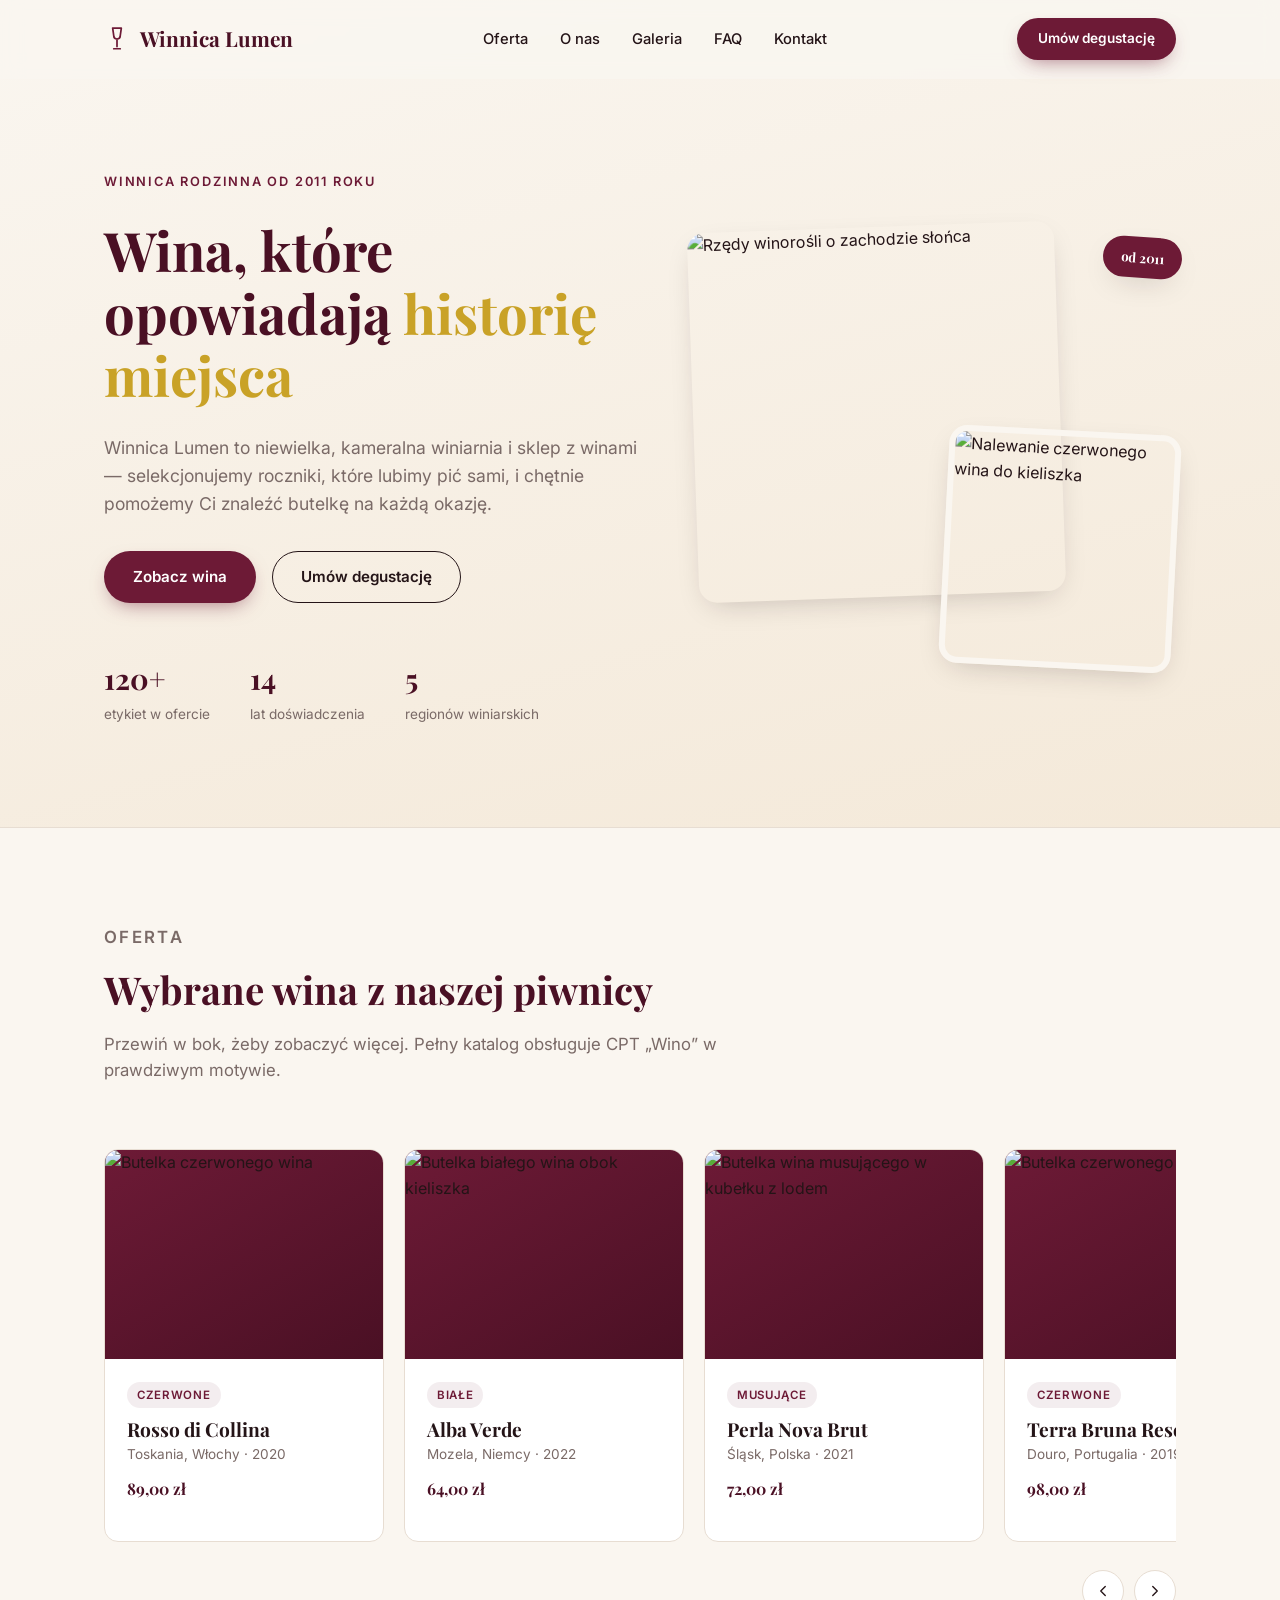
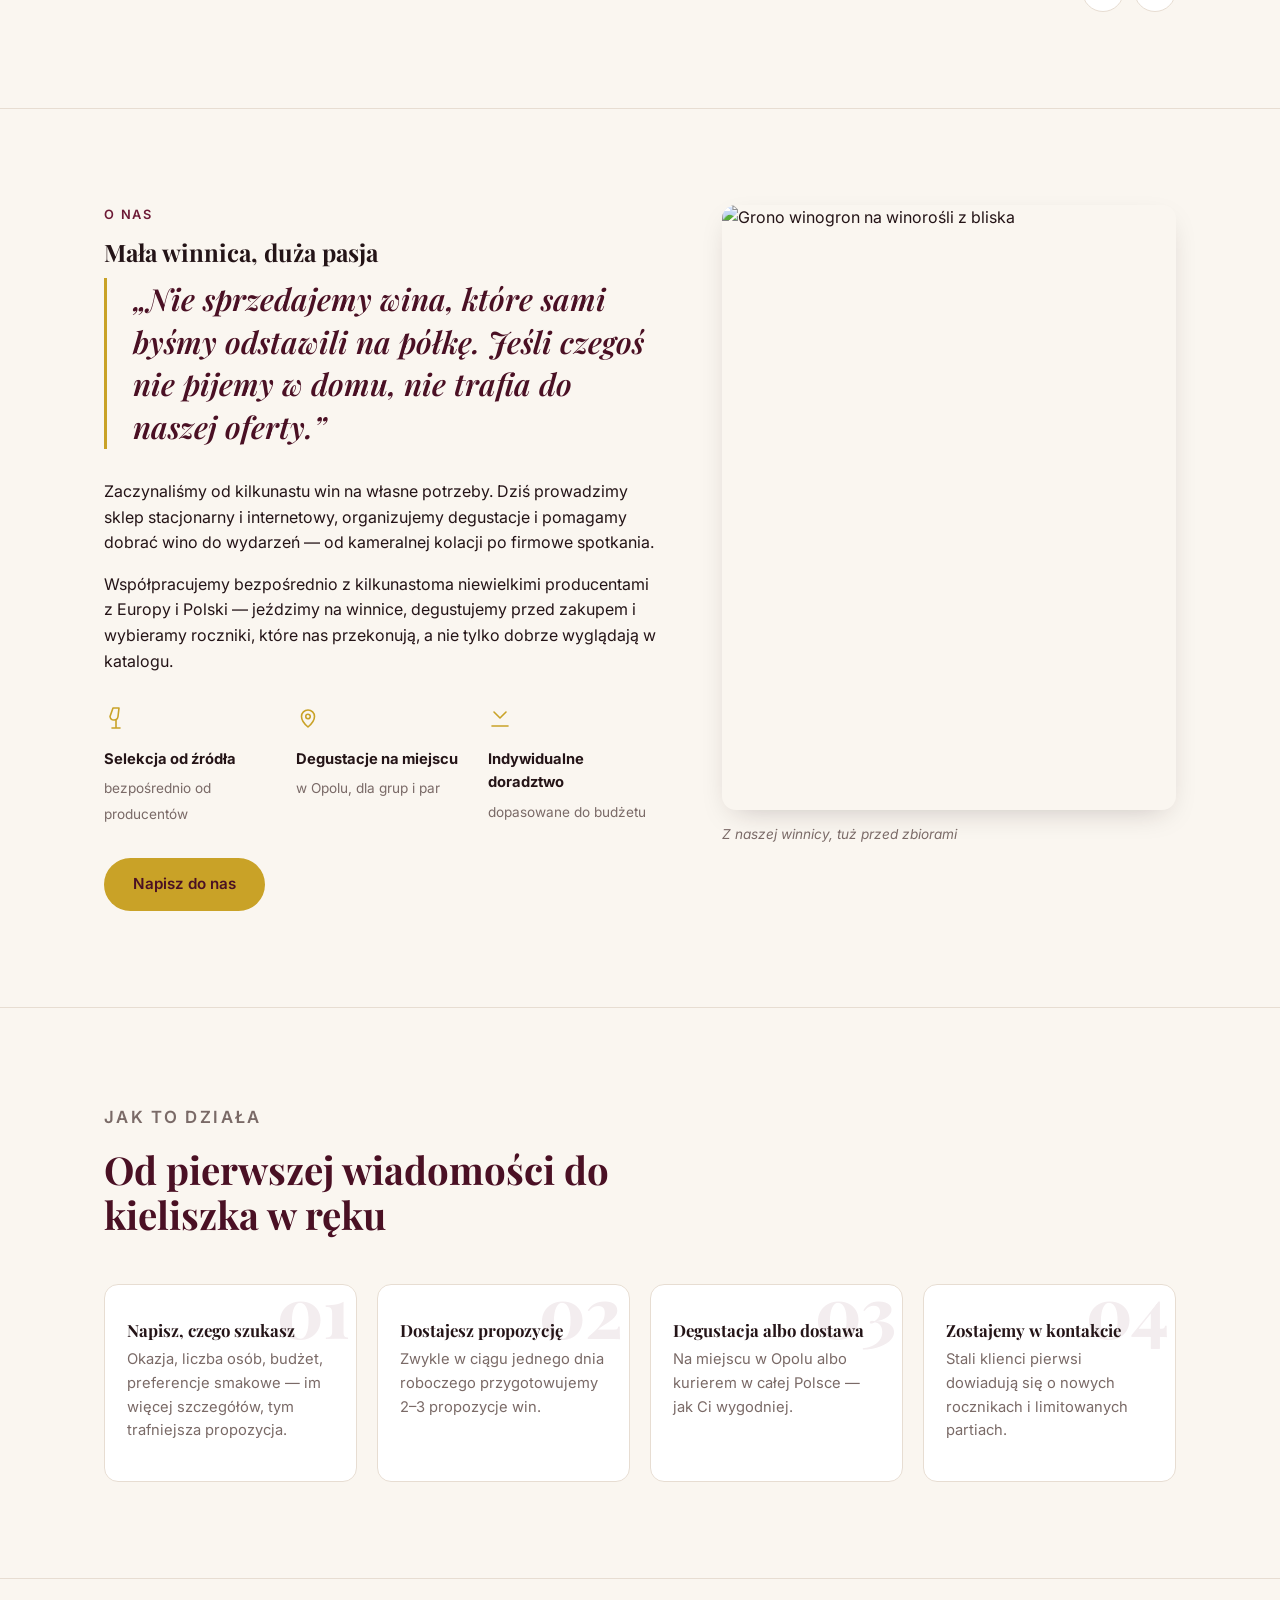
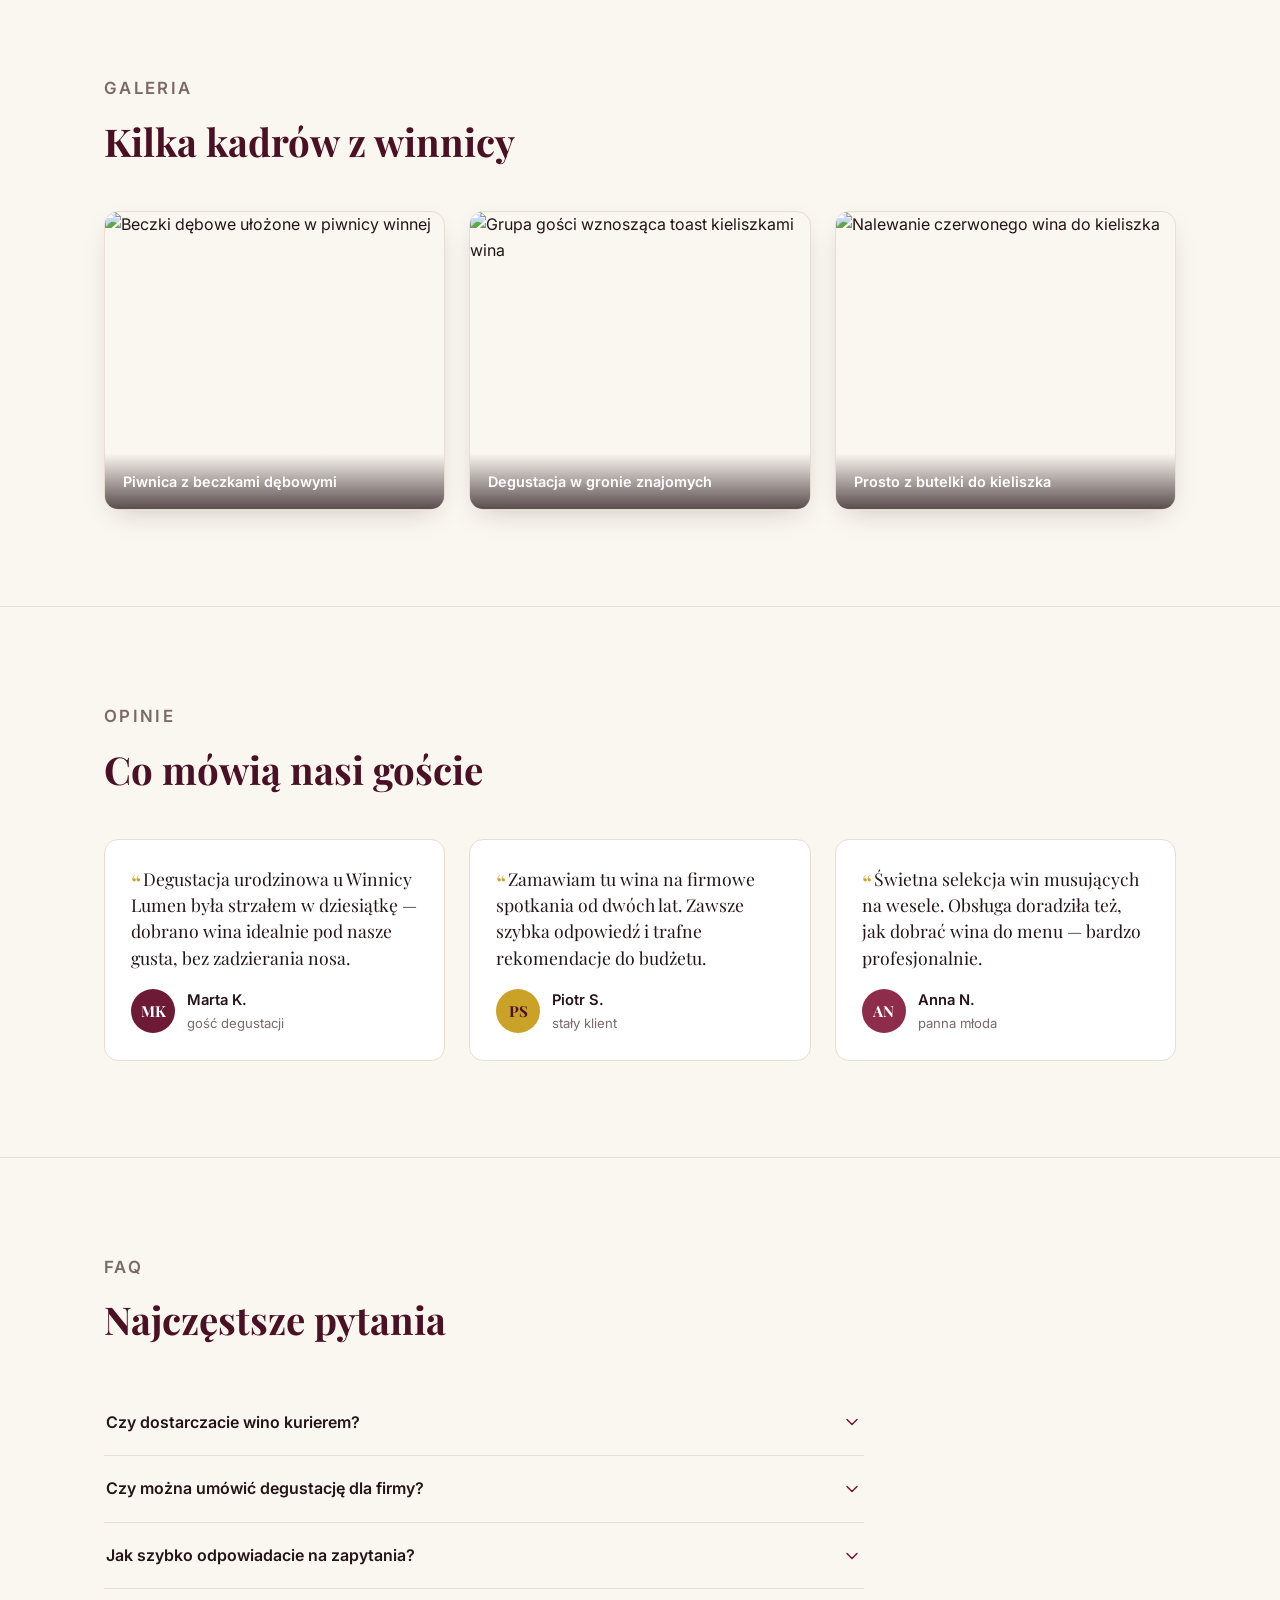
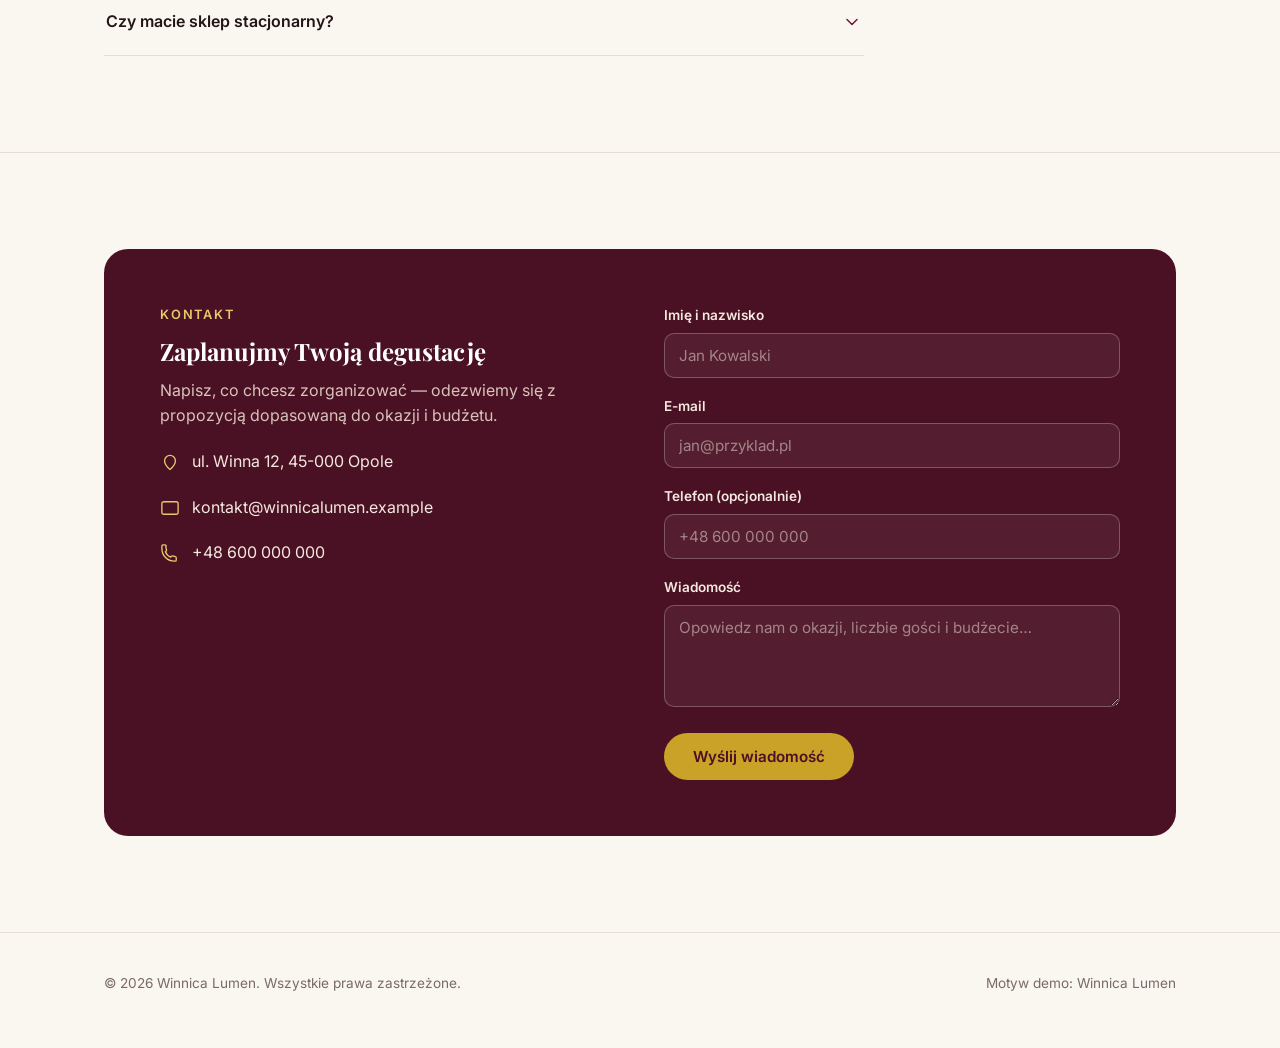
==== index.html @ 5c0c5c8e "Przeniesienie podglądu do katalogu głównego pod GitHub Pages Przeniesienie preview/index.html do kat" ====
<!doctype html>
<html lang="pl">
<head>
<meta charset="utf-8" />
<meta name="viewport" content="width=device-width, initial-scale=1" />
<title>Winnica Lumen — podgląd statyczny</title>
<meta name="description" content="Statyczny podgląd motywu WordPress Winnica Lumen — bez instalacji WordPressa." />
<link rel="stylesheet" href="theme/assets/css/main.css" />
</head>
<body>

<a class="skip-link" href="#main-content">Przejdź do treści</a>

<header class="site-header">
  <div class="container header-inner">
    <a class="brand" href="index.html">
      <svg viewBox="0 0 24 24" fill="none" stroke="currentColor" stroke-width="1.6" aria-hidden="true">
        <path stroke-linecap="round" stroke-linejoin="round" d="M8 2h8l-1 7a3 3 0 0 1-6 0L8 2Z" />
        <path stroke-linecap="round" stroke-linejoin="round" d="M12 13v6M9 21h6" />
      </svg>
      Winnica Lumen
    </a>

    <nav class="main-nav" aria-label="Menu główne">
      <ul>
        <li><a href="#oferta">Oferta</a></li>
        <li><a href="#o-nas">O nas</a></li>
        <li><a href="#galeria">Galeria</a></li>
        <li><a href="#faq">FAQ</a></li>
        <li><a href="#kontakt">Kontakt</a></li>
      </ul>
    </nav>

    <div class="header-actions">
      <a href="#kontakt" class="btn btn-primary btn-sm">Umów degustację</a>
      <button class="nav-toggle" type="button" aria-label="Otwórz menu" aria-expanded="false">
        <svg viewBox="0 0 24 24" fill="none" stroke="currentColor" stroke-width="1.8" aria-hidden="true">
          <path stroke-linecap="round" stroke-linejoin="round" d="M3.75 6.75h16.5M3.75 12h16.5M3.75 17.25h16.5" />
        </svg>
      </button>
    </div>
  </div>
</header>

<main id="main-content">

  <section class="hero">
    <div class="container hero-layout">
      <div class="hero-inner">
        <p class="hero-eyebrow hero-enter hero-enter-1">Winnica rodzinna od 2011 roku</p>
        <h1 class="hero-enter hero-enter-2">Wina, które opowiadają <em>historię miejsca</em></h1>
        <p class="lead hero-enter hero-enter-3">
          Winnica Lumen to niewielka, kameralna winiarnia i sklep z winami — selekcjonujemy roczniki,
          które lubimy pić sami, i chętnie pomożemy Ci znaleźć butelkę na każdą okazję.
        </p>

        <div class="hero-actions hero-enter hero-enter-4">
          <a class="btn btn-primary" href="#oferta">Zobacz wina</a>
          <a class="btn btn-outline" href="#kontakt">Umów degustację</a>
        </div>

        <div class="hero-stats hero-enter hero-enter-5">
          <div><strong data-counter data-target="120" data-suffix="+">0</strong><span>etykiet w ofercie</span></div>
          <div><strong data-counter data-target="14">0</strong><span>lat doświadczenia</span></div>
          <div><strong data-counter data-target="5">0</strong><span>regionów winiarskich</span></div>
        </div>
      </div>

      <div class="hero-collage hero-enter hero-enter-3" aria-hidden="true">
        <span class="hero-collage-badge">od 2011</span>
        <div class="hero-collage-main">
          <img src="https://images.unsplash.com/photo-1763786470689-5ff88c985885?q=80&w=1000&auto=format&fit=crop" alt="Rzędy winorośli o zachodzie słońca" loading="eager" fetchpriority="high" />
        </div>
        <div class="hero-collage-accent">
          <img src="https://images.unsplash.com/photo-1681314762442-b918401a8619?q=80&w=500&auto=format&fit=crop" alt="Nalewanie czerwonego wina do kieliszka" loading="lazy" />
        </div>
      </div>
    </div>
  </section>

  <section id="oferta" class="section">
    <div class="container">
      <div class="section-head reveal" style="display:flex; align-items:flex-end; justify-content:space-between; gap:24px; flex-wrap:wrap;">
        <div>
          <p class="eyebrow">Oferta</p>
          <h2>Wybrane wina z naszej piwnicy</h2>
          <p>Przewiń w bok, żeby zobaczyć więcej. Pełny katalog obsługuje CPT „Wino” w prawdziwym motywie.</p>
        </div>
      </div>

      <div class="wine-carousel reveal-group" data-carousel>
        <article class="wine-card reveal">
          <a class="wine-card-visual" href="#" aria-hidden="true" tabindex="-1">
            <img src="https://images.unsplash.com/photo-1597043851759-3b383a6d1c14?q=80&w=400&auto=format&fit=crop" alt="Butelka czerwonego wina" loading="lazy" />
          </a>
          <div class="wine-card-body">
            <span class="wine-type">Czerwone</span>
            <h3><a href="#">Rosso di Collina</a></h3>
            <p class="wine-meta">Toskania, Włochy · 2020</p>
            <p class="wine-price">89,00 zł</p>
          </div>
        </article>

        <article class="wine-card reveal">
          <a class="wine-card-visual" href="#" aria-hidden="true" tabindex="-1">
            <img src="https://images.unsplash.com/photo-1611571940159-425a28706d6f?q=80&w=400&auto=format&fit=crop" alt="Butelka białego wina obok kieliszka" loading="lazy" />
          </a>
          <div class="wine-card-body">
            <span class="wine-type">Białe</span>
            <h3><a href="#">Alba Verde</a></h3>
            <p class="wine-meta">Mozela, Niemcy · 2022</p>
            <p class="wine-price">64,00 zł</p>
          </div>
        </article>

        <article class="wine-card reveal">
          <a class="wine-card-visual" href="#" aria-hidden="true" tabindex="-1">
            <img src="https://images.unsplash.com/photo-1514242879996-d7b3bb2dd531?q=80&w=400&auto=format&fit=crop" alt="Butelka wina musującego w kubełku z lodem" loading="lazy" />
          </a>
          <div class="wine-card-body">
            <span class="wine-type">Musujące</span>
            <h3><a href="#">Perla Nova Brut</a></h3>
            <p class="wine-meta">Śląsk, Polska · 2021</p>
            <p class="wine-price">72,00 zł</p>
          </div>
        </article>

        <article class="wine-card reveal">
          <a class="wine-card-visual" href="#" aria-hidden="true" tabindex="-1">
            <img src="https://images.unsplash.com/photo-1597043851759-3b383a6d1c14?q=80&w=400&auto=format&fit=crop" alt="Butelka czerwonego wina" loading="lazy" />
          </a>
          <div class="wine-card-body">
            <span class="wine-type">Czerwone</span>
            <h3><a href="#">Terra Bruna Reserva</a></h3>
            <p class="wine-meta">Douro, Portugalia · 2019</p>
            <p class="wine-price">98,00 zł</p>
          </div>
        </article>

        <article class="wine-card reveal">
          <a class="wine-card-visual" href="#" aria-hidden="true" tabindex="-1">
            <img src="https://images.unsplash.com/photo-1611571940159-425a28706d6f?q=80&w=400&auto=format&fit=crop" alt="Butelka białego wina obok kieliszka" loading="lazy" />
          </a>
          <div class="wine-card-body">
            <span class="wine-type">Białe</span>
            <h3><a href="#">Złota Górka</a></h3>
            <p class="wine-meta">Śląsk, Polska · 2023</p>
            <p class="wine-price">58,00 zł</p>
          </div>
        </article>
      </div>

      <div class="carousel-nav">
        <button type="button" data-carousel-prev aria-label="Poprzednie wina">
          <svg viewBox="0 0 24 24" fill="none" stroke="currentColor" stroke-width="1.8" aria-hidden="true"><path stroke-linecap="round" stroke-linejoin="round" d="m15 18-6-6 6-6" /></svg>
        </button>
        <button type="button" data-carousel-next aria-label="Następne wina">
          <svg viewBox="0 0 24 24" fill="none" stroke="currentColor" stroke-width="1.8" aria-hidden="true"><path stroke-linecap="round" stroke-linejoin="round" d="m9 18 6-6-6-6" /></svg>
        </button>
      </div>
    </div>
  </section>

  <section id="o-nas" class="section">
    <div class="container about-layout">
      <div class="reveal">
        <p class="eyebrow">O nas</p>
        <h2>Mała winnica, duża pasja</h2>

        <p class="about-quote">
          „Nie sprzedajemy wina, które sami byśmy odstawili na półkę. Jeśli czegoś nie pijemy w domu,
          nie trafia do naszej oferty.”
        </p>

        <p>
          Zaczynaliśmy od kilkunastu win na własne potrzeby. Dziś prowadzimy sklep stacjonarny
          i internetowy, organizujemy degustacje i pomagamy dobrać wino do wydarzeń — od kameralnej
          kolacji po firmowe spotkania.
        </p>
        <p>
          Współpracujemy bezpośrednio z kilkunastoma niewielkimi producentami z Europy i Polski —
          jeździmy na winnice, degustujemy przed zakupem i wybieramy roczniki, które nas przekonują,
          a nie tylko dobrze wyglądają w katalogu.
        </p>

        <div class="about-features-row">
          <div class="about-feature-item">
            <svg viewBox="0 0 24 24" fill="none" stroke="currentColor" stroke-width="1.6" aria-hidden="true"><path stroke-linecap="round" stroke-linejoin="round" d="M9 2h6l-1 8.5a4 4 0 0 1-4 3.5 4 4 0 0 1-4-3.5L9 2Z" /><path stroke-linecap="round" stroke-linejoin="round" d="M12 14v8M8 22h8" /></svg>
            <strong>Selekcja od źródła</strong>
            <span>bezpośrednio od producentów</span>
          </div>
          <div class="about-feature-item">
            <svg viewBox="0 0 24 24" fill="none" stroke="currentColor" stroke-width="1.6" aria-hidden="true"><path stroke-linecap="round" stroke-linejoin="round" d="M12 21s-6.5-5.44-6.5-10.5a6.5 6.5 0 1 1 13 0C18.5 15.56 12 21 12 21Z" /><path stroke-linecap="round" stroke-linejoin="round" d="M12 12.75a2.25 2.25 0 1 0 0-4.5 2.25 2.25 0 0 0 0 4.5Z" /></svg>
            <strong>Degustacje na miejscu</strong>
            <span>w Opolu, dla grup i par</span>
          </div>
          <div class="about-feature-item">
            <svg viewBox="0 0 24 24" fill="none" stroke="currentColor" stroke-width="1.6" aria-hidden="true"><path stroke-linecap="round" stroke-linejoin="round" d="m6 6 6 6 6-6" /><path stroke-linecap="round" stroke-linejoin="round" d="M4 20h16" /></svg>
            <strong>Indywidualne doradztwo</strong>
            <span>dopasowane do budżetu</span>
          </div>
        </div>

        <a class="btn btn-gold" href="#kontakt" style="margin-top:32px;">Napisz do nas</a>
      </div>

      <div class="reveal about-photo-frame">
        <div class="about-photo">
          <img src="https://images.unsplash.com/photo-1722352451045-daaf5ee7a2e3?q=80&w=900&auto=format&fit=crop" alt="Grono winogron na winorośli z bliska" loading="lazy" />
        </div>
        <p class="about-photo-caption">Z naszej winnicy, tuż przed zbiorami</p>
      </div>
    </div>
  </section>

  <section id="proces" class="section">
    <div class="container">
      <div class="section-head reveal">
        <p class="eyebrow">Jak to działa</p>
        <h2>Od pierwszej wiadomości do kieliszka w ręku</h2>
      </div>

      <div class="process-strip reveal-group">
        <div class="process-card reveal">
          <span class="process-ghost-num">01</span>
          <h3>Napisz, czego szukasz</h3>
          <p>Okazja, liczba osób, budżet, preferencje smakowe — im więcej szczegółów, tym trafniejsza propozycja.</p>
        </div>
        <div class="process-card reveal">
          <span class="process-ghost-num">02</span>
          <h3>Dostajesz propozycję</h3>
          <p>Zwykle w ciągu jednego dnia roboczego przygotowujemy 2–3 propozycje win.</p>
        </div>
        <div class="process-card reveal">
          <span class="process-ghost-num">03</span>
          <h3>Degustacja albo dostawa</h3>
          <p>Na miejscu w Opolu albo kurierem w całej Polsce — jak Ci wygodniej.</p>
        </div>
        <div class="process-card reveal">
          <span class="process-ghost-num">04</span>
          <h3>Zostajemy w kontakcie</h3>
          <p>Stali klienci pierwsi dowiadują się o nowych rocznikach i limitowanych partiach.</p>
        </div>
      </div>
    </div>
  </section>

  <section id="galeria" class="section">
    <div class="container">
      <div class="section-head reveal">
        <p class="eyebrow">Galeria</p>
        <h2>Kilka kadrów z winnicy</h2>
      </div>

      <div class="gallery-grid reveal-group">
        <div class="gallery-frame reveal">
          <img src="https://images.unsplash.com/photo-1674483142916-70e706d50bbb?q=80&w=900&auto=format&fit=crop" alt="Beczki dębowe ułożone w piwnicy winnej" loading="lazy" />
          <span class="gallery-caption">Piwnica z beczkami dębowymi</span>
        </div>
        <div class="gallery-frame reveal">
          <img src="https://images.unsplash.com/photo-1647905555465-0f9004fbdaed?q=80&w=900&auto=format&fit=crop" alt="Grupa gości wznosząca toast kieliszkami wina" loading="lazy" />
          <span class="gallery-caption">Degustacja w gronie znajomych</span>
        </div>
        <div class="gallery-frame reveal">
          <img src="https://images.unsplash.com/photo-1681314762442-b918401a8619?q=80&w=900&auto=format&fit=crop" alt="Nalewanie czerwonego wina do kieliszka" loading="lazy" />
          <span class="gallery-caption">Prosto z butelki do kieliszka</span>
        </div>
      </div>
    </div>
  </section>

  <section id="opinie" class="section">
    <div class="container">
      <div class="section-head reveal">
        <p class="eyebrow">Opinie</p>
        <h2>Co mówią nasi goście</h2>
      </div>

      <div class="testimonial-grid reveal-group">
        <div class="testimonial-card reveal">
          <p class="testimonial-quote">Degustacja urodzinowa u Winnicy Lumen była strzałem w dziesiątkę — dobrano wina idealnie pod nasze gusta, bez zadzierania nosa.</p>
          <div class="testimonial-author">
            <span class="avatar-initials" style="background: var(--color-wine);">MK</span>
            <div><div class="testimonial-author-name">Marta K.</div><div class="testimonial-author-role">gość degustacji</div></div>
          </div>
        </div>
        <div class="testimonial-card reveal">
          <p class="testimonial-quote">Zamawiam tu wina na firmowe spotkania od dwóch lat. Zawsze szybka odpowiedź i trafne rekomendacje do budżetu.</p>
          <div class="testimonial-author">
            <span class="avatar-initials" style="background: var(--color-gold); color: var(--color-wine-dark);">PS</span>
            <div><div class="testimonial-author-name">Piotr S.</div><div class="testimonial-author-role">stały klient</div></div>
          </div>
        </div>
        <div class="testimonial-card reveal">
          <p class="testimonial-quote">Świetna selekcja win musujących na wesele. Obsługa doradziła też, jak dobrać wina do menu — bardzo profesjonalnie.</p>
          <div class="testimonial-author">
            <span class="avatar-initials" style="background: var(--color-wine-light);">AN</span>
            <div><div class="testimonial-author-name">Anna N.</div><div class="testimonial-author-role">panna młoda</div></div>
          </div>
        </div>
      </div>
    </div>
  </section>

  <section id="faq" class="section">
    <div class="container">
      <div class="section-head reveal">
        <p class="eyebrow">FAQ</p>
        <h2>Najczęstsze pytania</h2>
      </div>

      <div class="faq-list reveal-group">
        <details class="faq-item reveal">
          <summary>Czy dostarczacie wino kurierem?
            <svg class="faq-chevron" viewBox="0 0 24 24" fill="none" stroke="currentColor" stroke-width="1.8" aria-hidden="true"><path stroke-linecap="round" stroke-linejoin="round" d="m6 9 6 6 6-6" /></svg>
          </summary>
          <div class="faq-answer"><p>Tak, wysyłamy w całej Polsce kurierem, z odpowiednim zabezpieczeniem na transport. Przy większych zamówieniach możliwy jest też odbiór osobisty w Opolu.</p></div>
        </details>
        <details class="faq-item reveal">
          <summary>Czy można umówić degustację dla firmy?
            <svg class="faq-chevron" viewBox="0 0 24 24" fill="none" stroke="currentColor" stroke-width="1.8" aria-hidden="true"><path stroke-linecap="round" stroke-linejoin="round" d="m6 9 6 6 6-6" /></svg>
          </summary>
          <div class="faq-answer"><p>Jak najbardziej — degustacje firmowe organizujemy zarówno u nas, jak i wyjazdowo, dla grup do około 20 osób.</p></div>
        </details>
        <details class="faq-item reveal">
          <summary>Jak szybko odpowiadacie na zapytania?
            <svg class="faq-chevron" viewBox="0 0 24 24" fill="none" stroke="currentColor" stroke-width="1.8" aria-hidden="true"><path stroke-linecap="round" stroke-linejoin="round" d="m6 9 6 6 6-6" /></svg>
          </summary>
          <div class="faq-answer"><p>Zwykle w ciągu jednego dnia roboczego, a w pilnych sprawach staramy się odpisać jeszcze tego samego dnia.</p></div>
        </details>
        <details class="faq-item reveal">
          <summary>Czy macie sklep stacjonarny?
            <svg class="faq-chevron" viewBox="0 0 24 24" fill="none" stroke="currentColor" stroke-width="1.8" aria-hidden="true"><path stroke-linecap="round" stroke-linejoin="round" d="m6 9 6 6 6-6" /></svg>
          </summary>
          <div class="faq-answer"><p>Tak, zapraszamy do Opola pod adres podany w sekcji kontakt — najlepiej po wcześniejszym umówieniu wizyty.</p></div>
        </details>
      </div>
    </div>
  </section>

  <section id="kontakt" class="section">
    <div class="container">
      <div class="contact-panel reveal">
        <div>
          <p class="eyebrow" style="color: var(--color-gold-light);">Kontakt</p>
          <h2>Zaplanujmy Twoją degustację</h2>
          <p>Napisz, co chcesz zorganizować — odezwiemy się z propozycją dopasowaną do okazji i budżetu.</p>

          <div class="contact-info-item">
            <svg viewBox="0 0 24 24" fill="none" stroke="currentColor" stroke-width="1.6" aria-hidden="true"><path stroke-linecap="round" stroke-linejoin="round" d="M12 21s-6.5-5.44-6.5-10.5a6.5 6.5 0 1 1 13 0C18.5 15.56 12 21 12 21Z" /></svg>
            <span>ul. Winna 12, 45-000 Opole</span>
          </div>
          <div class="contact-info-item">
            <svg viewBox="0 0 24 24" fill="none" stroke="currentColor" stroke-width="1.6" aria-hidden="true"><path stroke-linecap="round" stroke-linejoin="round" d="M2.25 6.75A2.25 2.25 0 0 1 4.5 4.5h15a2.25 2.25 0 0 1 2.25 2.25v10.5A2.25 2.25 0 0 1 19.5 19.5h-15a2.25 2.25 0 0 1-2.25-2.25V6.75Z" /></svg>
            <span>kontakt@winnicalumen.example</span>
          </div>
          <div class="contact-info-item">
            <svg viewBox="0 0 24 24" fill="none" stroke="currentColor" stroke-width="1.6" aria-hidden="true"><path stroke-linecap="round" stroke-linejoin="round" d="M2.25 6.75c0 8.284 6.716 15 15 15h.75a1.5 1.5 0 0 0 1.5-1.5v-2.373a1.5 1.5 0 0 0-1.06-1.435l-3.114-.935a1.5 1.5 0 0 0-1.514.39l-.943.944a10.5 10.5 0 0 1-6.364-6.364l.944-.943a1.5 1.5 0 0 0 .39-1.514l-.935-3.114A1.5 1.5 0 0 0 6.123 2.25H3.75a1.5 1.5 0 0 0-1.5 1.5v.75Z" /></svg>
            <span>+48 600 000 000</span>
          </div>
        </div>

        <div>
          <p class="form-notice is-success" data-demo-success hidden>
            Dziękujemy! (To jest statyczny podgląd — w prawdziwym motywie WordPress wiadomość
            zostałaby wysłana przez wp_mail(), patrz theme/inc/contact-form.php.)
          </p>

          <form data-contact-form novalidate>
            <div class="form-honeypot" aria-hidden="true">
              <label for="website_url">Zostaw to pole puste</label>
              <input type="text" id="website_url" name="website_url" tabindex="-1" autocomplete="off" />
            </div>

            <div class="form-field">
              <label for="contact-name">Imię i nazwisko</label>
              <input type="text" id="contact-name" name="name" placeholder="Jan Kowalski" data-error-message="Podaj imię i nazwisko (min. 2 znaki)." required />
            </div>

            <div class="form-field">
              <label for="contact-email">E-mail</label>
              <input type="email" id="contact-email" name="email" placeholder="jan@przyklad.pl" data-error-message="Podaj poprawny adres e-mail." required />
            </div>

            <div class="form-field">
              <label for="contact-phone">Telefon (opcjonalnie)</label>
              <input type="tel" id="contact-phone" name="phone" placeholder="+48 600 000 000" />
            </div>

            <div class="form-field">
              <label for="contact-message">Wiadomość</label>
              <textarea id="contact-message" name="message" rows="4" placeholder="Opowiedz nam o okazji, liczbie gości i budżecie…" data-error-message="Wiadomość jest zbyt krótka (min. 10 znaków)." required></textarea>
            </div>

            <button type="submit" class="btn btn-gold">Wyślij wiadomość</button>
          </form>
        </div>
      </div>
    </div>
  </section>

</main>

<footer class="site-footer">
  <div class="container footer-inner">
    <p>&copy; 2026 Winnica Lumen. Wszystkie prawa zastrzeżone.</p>
    <p>Motyw demo: Winnica Lumen</p>
  </div>
</footer>

<script src="theme/assets/js/main.js"></script>
<script>
  // Tylko na potrzeby statycznego podglądu (bez backendu PHP):
  // po przejściu walidacji z main.js pokazujemy komunikat sukcesu
  // zamiast realnie wysyłać formularz.
  (function () {
    var form = document.querySelector('[data-contact-form]');
    var successBox = document.querySelector('[data-demo-success]');
    if (!form || !successBox) return;

    form.addEventListener('submit', function (event) {
      if (event.defaultPrevented) return; // main.js already blocked it (invalid fields)
      event.preventDefault();
      form.hidden = true;
      successBox.hidden = false;
    });
  })();
</script>
</body>
</html>
---- theme/assets/css/main.css ----
/* =========================================================
   Winnica Lumen — main stylesheet
   Plain CSS3, no preprocessor/build step required.
   ========================================================= */

@import url("https://fonts.googleapis.com/css2?family=Playfair+Display:wght@600;700;800&family=Inter:wght@400;500;600&display=swap");

:root {
  --color-wine: #6d1a36;
  --color-wine-dark: #4a1024;
  --color-wine-light: #8e2c4c;
  --color-gold: #c9a227;
  --color-gold-light: #e6c96a;
  --color-cream: #faf6f0;
  --color-ink: #241417;
  --color-muted: #7a6a67;
  --color-border: #e7ddd2;

  --font-display: "Playfair Display", Georgia, "Times New Roman", serif;
  --font-body: "Inter", system-ui, -apple-system, "Segoe UI", sans-serif;

  --container: 1120px;
  --radius: 14px;
  --shadow-soft: 0 10px 30px -12px rgba(36, 20, 23, 0.25);
  --ease: cubic-bezier(0.22, 1, 0.36, 1);
}

/* ---------- Reset ---------- */
*,
*::before,
*::after {
  box-sizing: border-box;
}

html {
  scroll-behavior: smooth;
}

body {
  margin: 0;
  font-family: var(--font-body);
  color: var(--color-ink);
  background: var(--color-cream);
  line-height: 1.6;
}

img {
  max-width: 100%;
  display: block;
}

a {
  color: inherit;
  text-decoration: none;
}

h1,
h2,
h3,
h4 {
  font-family: var(--font-display);
  line-height: 1.15;
  margin: 0 0 0.5em;
}

p {
  margin: 0 0 1em;
}

ul {
  margin: 0;
  padding: 0;
  list-style: none;
}

button {
  font-family: inherit;
  cursor: pointer;
}

.container {
  width: 100%;
  max-width: var(--container);
  margin-inline: auto;
  padding-inline: 24px;
}

.skip-link {
  position: absolute;
  left: -9999px;
  top: 0;
  background: var(--color-wine);
  color: #fff;
  padding: 12px 20px;
  z-index: 1000;
  border-radius: 0 0 8px 0;
}

.skip-link:focus {
  left: 0;
}

/* ---------- Buttons ---------- */
.btn {
  display: inline-flex;
  align-items: center;
  gap: 8px;
  padding: 13px 28px;
  border-radius: 999px;
  font-weight: 600;
  font-size: 0.95rem;
  border: 1px solid transparent;
  transition: transform 0.25s var(--ease), box-shadow 0.25s var(--ease), background-color 0.25s var(--ease);
}

.btn:hover {
  transform: translateY(-2px);
}

.btn-primary {
  background: var(--color-wine);
  color: #fff;
  box-shadow: 0 8px 20px -8px rgba(109, 26, 54, 0.6);
}

.btn-primary:hover {
  background: var(--color-wine-light);
}

.btn-outline {
  background: transparent;
  border-color: var(--color-ink);
  color: var(--color-ink);
}

.btn-outline:hover {
  border-color: var(--color-wine);
  color: var(--color-wine);
}

.btn-gold {
  background: var(--color-gold);
  color: var(--color-wine-dark);
}

.btn-gold:hover {
  background: var(--color-gold-light);
}

.btn-sm {
  padding: 9px 20px;
  font-size: 0.85rem;
}

@media (max-width: 640px) {
  .header-actions .btn-sm {
    display: none;
  }
}

/* ---------- Header ---------- */
.site-header {
  position: fixed;
  inset-inline: 0;
  top: 0;
  z-index: 100;
  background: rgba(250, 246, 240, 0.85);
  backdrop-filter: blur(10px);
  border-bottom: 1px solid transparent;
  transition: box-shadow 0.3s var(--ease), border-color 0.3s var(--ease), padding 0.3s var(--ease);
  padding-block: 18px;
}

.site-header.is-scrolled {
  box-shadow: 0 6px 24px -14px rgba(36, 20, 23, 0.35);
  border-color: var(--color-border);
  padding-block: 10px;
}

.header-inner {
  display: flex;
  align-items: center;
  justify-content: space-between;
  gap: 24px;
}

.brand {
  display: flex;
  align-items: center;
  gap: 10px;
  font-family: var(--font-display);
  font-weight: 700;
  font-size: 1.3rem;
  color: var(--color-wine-dark);
}

.brand svg {
  width: 26px;
  height: 26px;
  color: var(--color-wine);
}

.main-nav ul {
  display: flex;
  gap: 32px;
}

.main-nav a {
  position: relative;
  font-size: 0.92rem;
  font-weight: 500;
  color: var(--color-ink);
  padding-bottom: 4px;
}

.main-nav a::after {
  content: "";
  position: absolute;
  left: 0;
  bottom: 0;
  height: 2px;
  width: 100%;
  background: var(--color-gold);
  transform: scaleX(0);
  transform-origin: left;
  transition: transform 0.3s var(--ease);
}

.main-nav a:hover::after,
.main-nav a.is-active::after {
  transform: scaleX(1);
}

.header-actions {
  display: flex;
  align-items: center;
  gap: 14px;
}

.nav-toggle {
  display: none;
  background: none;
  border: none;
  padding: 6px;
}

.nav-toggle svg {
  width: 26px;
  height: 26px;
  color: var(--color-ink);
}

@media (max-width: 860px) {
  .main-nav {
    position: absolute;
    top: 100%;
    left: 0;
    right: 0;
    background: var(--color-cream);
    border-bottom: 1px solid var(--color-border);
    max-height: 0;
    overflow: hidden;
    transition: max-height 0.35s var(--ease);
  }

  .main-nav.is-open {
    max-height: 320px;
  }

  .main-nav ul {
    flex-direction: column;
    gap: 0;
    padding: 8px 24px 20px;
  }

  .main-nav a {
    display: block;
    padding: 12px 0;
  }

  .nav-toggle {
    display: inline-flex;
  }
}

/* ---------- Hero (split layout: text + floating photo collage) ---------- */
.hero {
  position: relative;
  overflow: hidden;
  padding: 168px 0 100px;
  background: linear-gradient(165deg, var(--color-cream) 0%, #f4e9d9 100%);
}

.hero-layout {
  display: grid;
  grid-template-columns: 1.05fr 0.95fr;
  gap: 56px;
  align-items: center;
}

@media (max-width: 960px) {
  .hero-layout {
    grid-template-columns: 1fr;
  }
}

.hero-inner {
  position: relative;
  max-width: 560px;
}

.hero-eyebrow {
  display: inline-flex;
  align-items: center;
  gap: 8px;
  font-size: 0.8rem;
  font-weight: 600;
  letter-spacing: 0.14em;
  text-transform: uppercase;
  color: var(--color-wine);
}

.hero h1 {
  font-size: clamp(2.2rem, 4.4vw, 3.4rem);
  color: var(--color-wine-dark);
  margin-top: 14px;
}

.hero h1 em {
  font-style: normal;
  color: var(--color-gold);
}

.hero p.lead {
  font-size: 1.1rem;
  color: var(--color-muted);
  max-width: 50ch;
}

.hero-actions {
  display: flex;
  flex-wrap: wrap;
  gap: 16px;
  margin-top: 32px;
}

.hero-stats {
  display: flex;
  gap: 40px;
  margin-top: 52px;
  font-variant-numeric: tabular-nums;
}

.hero-stats strong {
  display: block;
  font-family: var(--font-display);
  font-size: 1.8rem;
  color: var(--color-wine-dark);
}

.hero-stats span {
  font-size: 0.85rem;
  color: var(--color-muted);
}

/* Floating photo collage */
.hero-collage {
  position: relative;
  height: 440px;
}

@media (max-width: 960px) {
  .hero-collage {
    height: 320px;
    margin-top: 8px;
  }
}

.hero-collage-main,
.hero-collage-accent {
  position: absolute;
  border-radius: 18px;
  overflow: hidden;
  box-shadow: var(--shadow-soft);
}

.hero-collage-main {
  top: 0;
  left: 0;
  width: 76%;
  height: 84%;
  transform: rotate(-2deg);
  animation: float-a 7s ease-in-out infinite;
}

.hero-collage-main img,
.hero-collage-accent img {
  width: 100%;
  height: 100%;
  object-fit: cover;
}

.hero-collage-accent {
  bottom: 0;
  right: 0;
  width: 48%;
  height: 54%;
  border: 6px solid var(--color-cream);
  transform: rotate(3deg);
  animation: float-b 8s ease-in-out infinite;
}

.hero-collage-badge {
  position: absolute;
  top: 10px;
  right: -6px;
  background: var(--color-wine);
  color: #fff;
  padding: 10px 18px;
  border-radius: 999px;
  font-family: var(--font-display);
  font-weight: 700;
  font-size: 0.82rem;
  box-shadow: var(--shadow-soft);
  transform: rotate(4deg);
  z-index: 2;
}

@keyframes float-a {
  0%,
  100% {
    transform: rotate(-2deg) translateY(0);
  }
  50% {
    transform: rotate(-2deg) translateY(-10px);
  }
}

@keyframes float-b {
  0%,
  100% {
    transform: rotate(3deg) translateY(0);
  }
  50% {
    transform: rotate(3deg) translateY(8px);
  }
}

/* Staggered entrance for hero content (always in the initial viewport,
   so it runs on load rather than waiting for scroll). */
@keyframes fade-up-in {
  from {
    opacity: 0;
    transform: translateY(22px);
  }
  to {
    opacity: 1;
    transform: translateY(0);
  }
}

.hero-enter {
  opacity: 0;
  animation: fade-up-in 0.8s var(--ease) forwards;
}

.hero-enter-1 {
  animation-delay: 0.1s;
}
.hero-enter-2 {
  animation-delay: 0.22s;
}
.hero-enter-3 {
  animation-delay: 0.36s;
}
.hero-enter-4 {
  animation-delay: 0.5s;
}
.hero-enter-5 {
  animation-delay: 0.64s;
}

/* ---------- Reveal on scroll ---------- */
.reveal {
  opacity: 0;
  transform: translateY(24px);
  transition: opacity 0.7s var(--ease), transform 0.7s var(--ease);
}

.reveal.is-visible {
  opacity: 1;
  transform: translateY(0);
}

.reveal-group .reveal:nth-child(2) {
  transition-delay: 0.08s;
}
.reveal-group .reveal:nth-child(3) {
  transition-delay: 0.16s;
}
.reveal-group .reveal:nth-child(4) {
  transition-delay: 0.24s;
}

/* ---------- Section basics ---------- */
.section {
  padding: 96px 0;
  border-top: 1px solid var(--color-border);
}

.section-head {
  max-width: 640px;
  margin-bottom: 48px;
}

.eyebrow {
  font-size: 0.8rem;
  font-weight: 600;
  letter-spacing: 0.14em;
  text-transform: uppercase;
  color: var(--color-wine);
}

.section-head h2 {
  font-size: clamp(1.8rem, 3vw, 2.4rem);
  color: var(--color-wine-dark);
}

.section-head p {
  color: var(--color-muted);
  font-size: 1.05rem;
}

/* ---------- Wine grid / cards ---------- */
.wine-grid {
  display: grid;
  grid-template-columns: repeat(auto-fit, minmax(260px, 1fr));
  gap: 28px;
}

.wine-card {
  background: #fff;
  border: 1px solid var(--color-border);
  border-radius: var(--radius);
  overflow: hidden;
  transition: transform 0.35s var(--ease), box-shadow 0.35s var(--ease);
}

.wine-card:hover {
  transform: translateY(-6px);
  box-shadow: var(--shadow-soft);
}

.wine-card-visual {
  position: relative;
  aspect-ratio: 4 / 3;
  background: linear-gradient(150deg, var(--color-wine) 0%, var(--color-wine-dark) 100%);
  display: flex;
  align-items: center;
  justify-content: center;
  overflow: hidden;
}

.wine-card-visual img {
  width: 100%;
  height: 100%;
  object-fit: cover;
  transition: transform 0.5s var(--ease);
}

.wine-card:hover .wine-card-visual img {
  transform: scale(1.08);
}

.wine-card-body {
  padding: 22px 22px 24px;
}

.wine-type {
  display: inline-block;
  font-size: 0.72rem;
  font-weight: 600;
  letter-spacing: 0.06em;
  text-transform: uppercase;
  color: var(--color-wine);
  background: rgba(109, 26, 54, 0.08);
  padding: 4px 10px;
  border-radius: 999px;
  margin-bottom: 10px;
}

.wine-card h3 {
  font-size: 1.2rem;
  margin-bottom: 4px;
}

.wine-meta {
  font-size: 0.85rem;
  color: var(--color-muted);
  margin-bottom: 10px;
}

.wine-price {
  font-family: var(--font-display);
  font-weight: 700;
  color: var(--color-wine-dark);
}

/* ---------- Wine carousel (horizontal scroll-snap) ---------- */
.wine-carousel {
  display: flex;
  gap: 20px;
  overflow-x: auto;
  scroll-snap-type: x mandatory;
  padding-bottom: 6px;
  scrollbar-width: none;
  -ms-overflow-style: none;
}

.wine-carousel::-webkit-scrollbar {
  display: none;
}

.wine-carousel .wine-card {
  flex: 0 0 auto;
  width: 280px;
  scroll-snap-align: start;
}

.carousel-nav {
  display: flex;
  gap: 10px;
  margin-top: 22px;
  justify-content: flex-end;
}

.carousel-nav button {
  width: 42px;
  height: 42px;
  border-radius: 50%;
  border: 1px solid var(--color-border);
  background: #fff;
  display: flex;
  align-items: center;
  justify-content: center;
  color: var(--color-ink);
  transition: border-color 0.2s var(--ease), color 0.2s var(--ease), transform 0.2s var(--ease);
}

.carousel-nav button:hover {
  border-color: var(--color-wine);
  color: var(--color-wine);
  transform: translateY(-2px);
}

.carousel-nav svg {
  width: 18px;
  height: 18px;
}

/* ---------- About (asymmetric pull-quote layout) ---------- */
.split {
  display: grid;
  grid-template-columns: 1fr 1fr;
  gap: 56px;
  align-items: center;
}

@media (max-width: 860px) {
  .split {
    grid-template-columns: 1fr;
  }
}

.about-layout {
  display: grid;
  grid-template-columns: 1.1fr 0.9fr;
  gap: 64px;
  align-items: start;
}

@media (max-width: 960px) {
  .about-layout {
    grid-template-columns: 1fr;
  }
}

.about-quote {
  font-family: var(--font-display);
  font-style: italic;
  font-weight: 600;
  font-size: clamp(1.35rem, 2.4vw, 1.9rem);
  line-height: 1.4;
  color: var(--color-wine-dark);
  padding-left: 26px;
  border-left: 3px solid var(--color-gold);
}

.about-features-row {
  display: grid;
  grid-template-columns: repeat(3, 1fr);
  gap: 22px;
  margin-top: 32px;
}

@media (max-width: 640px) {
  .about-features-row {
    grid-template-columns: 1fr;
  }
}

.about-feature-item svg {
  width: 24px;
  height: 24px;
  color: var(--color-gold);
  margin-bottom: 10px;
}

.about-feature-item strong {
  display: block;
  font-size: 0.92rem;
  margin-bottom: 4px;
}

.about-feature-item span {
  font-size: 0.85rem;
  color: var(--color-muted);
}

.about-photo-frame {
  position: sticky;
  top: 110px;
}

.about-photo {
  border-radius: var(--radius);
  overflow: hidden;
  box-shadow: var(--shadow-soft);
  aspect-ratio: 3 / 4;
}

.about-photo img {
  width: 100%;
  height: 100%;
  object-fit: cover;
  transition: transform 0.6s var(--ease);
}

.about-photo:hover img {
  transform: scale(1.04);
}

.about-photo-caption {
  margin-top: 14px;
  font-size: 0.85rem;
  color: var(--color-muted);
  font-style: italic;
}

.feature-list li {
  display: flex;
  gap: 12px;
  padding: 14px 0;
  border-bottom: 1px solid var(--color-border);
}

.feature-list li:last-child {
  border-bottom: none;
}

.feature-list svg {
  width: 22px;
  height: 22px;
  color: var(--color-gold);
  flex-shrink: 0;
  margin-top: 2px;
}

/* ---------- Process (horizontal strip, ghost numerals) ---------- */
.process-strip {
  display: grid;
  grid-template-columns: repeat(4, 1fr);
  gap: 20px;
  margin-top: 8px;
}

@media (max-width: 960px) {
  .process-strip {
    grid-template-columns: 1fr 1fr;
  }
}

@media (max-width: 560px) {
  .process-strip {
    grid-template-columns: 1fr;
  }
}

.process-card {
  position: relative;
  padding: 30px 22px 24px;
  border: 1px solid var(--color-border);
  border-radius: var(--radius);
  background: #fff;
  overflow: hidden;
  transition: transform 0.3s var(--ease), box-shadow 0.3s var(--ease);
}

.process-card:hover {
  transform: translateY(-4px);
  box-shadow: var(--shadow-soft);
}

.process-ghost-num {
  position: absolute;
  top: -10px;
  right: 6px;
  font-family: var(--font-display);
  font-weight: 800;
  font-size: 4.4rem;
  color: var(--color-wine);
  opacity: 0.08;
  line-height: 1;
  pointer-events: none;
  font-variant-numeric: tabular-nums;
}

.process-card h3 {
  position: relative;
  font-size: 1.05rem;
  margin-top: 6px;
}

.process-card p {
  position: relative;
  color: var(--color-muted);
  font-size: 0.92rem;
}

/* ---------- FAQ (native <details>, CSS-only accordion) ---------- */
.faq-list {
  max-width: 760px;
}

.faq-item {
  border-bottom: 1px solid var(--color-border);
}

.faq-item summary {
  display: flex;
  align-items: center;
  justify-content: space-between;
  gap: 16px;
  padding: 20px 2px;
  cursor: pointer;
  font-weight: 600;
  list-style: none;
}

.faq-item summary::-webkit-details-marker {
  display: none;
}

.faq-chevron {
  width: 20px;
  height: 20px;
  flex-shrink: 0;
  color: var(--color-wine);
  transition: transform 0.3s var(--ease);
}

.faq-item[open] .faq-chevron {
  transform: rotate(180deg);
}

.faq-answer {
  padding: 0 2px 20px;
  color: var(--color-muted);
  max-width: 62ch;
}

.faq-item[open] .faq-answer {
  animation: fade-in-down 0.25s var(--ease);
}

@keyframes fade-in-down {
  from {
    opacity: 0;
    transform: translateY(-6px);
  }
  to {
    opacity: 1;
    transform: translateY(0);
  }
}

/* ---------- Gallery (illustrated "photo" frames) ---------- */
.gallery-grid {
  display: grid;
  grid-template-columns: repeat(auto-fit, minmax(240px, 1fr));
  gap: 24px;
}

.gallery-frame {
  position: relative;
  aspect-ratio: 8 / 7;
  border-radius: var(--radius);
  overflow: hidden;
  border: 1px solid var(--color-border);
  box-shadow: var(--shadow-soft);
}

.gallery-frame img {
  width: 100%;
  height: 100%;
  object-fit: cover;
  transition: transform 0.6s var(--ease);
}

.gallery-frame:hover img {
  transform: scale(1.06);
}

.gallery-caption {
  position: absolute;
  inset-inline: 0;
  bottom: 0;
  padding: 16px 18px;
  background: linear-gradient(to top, rgba(36, 20, 23, 0.75), transparent);
  color: #fff;
  font-size: 0.9rem;
  font-weight: 600;
}

/* ---------- Testimonials ---------- */
.testimonial-grid {
  display: grid;
  grid-template-columns: repeat(auto-fit, minmax(260px, 1fr));
  gap: 24px;
}

.testimonial-card {
  background: #fff;
  border: 1px solid var(--color-border);
  border-radius: var(--radius);
  padding: 26px;
  transition: transform 0.3s var(--ease), box-shadow 0.3s var(--ease);
}

.testimonial-card:hover {
  transform: translateY(-4px);
  box-shadow: var(--shadow-soft);
}

.testimonial-quote {
  font-family: var(--font-display);
  font-size: 1.1rem;
  line-height: 1.5;
  color: var(--color-ink);
}

.testimonial-quote::before {
  content: "\201C";
  color: var(--color-gold);
  font-size: 1.4em;
  line-height: 0;
  vertical-align: -0.3em;
  margin-right: 2px;
}

.testimonial-author {
  display: flex;
  align-items: center;
  gap: 12px;
  margin-top: 18px;
}

.avatar-initials {
  display: inline-flex;
  align-items: center;
  justify-content: center;
  width: 44px;
  height: 44px;
  border-radius: 50%;
  font-family: var(--font-display);
  font-weight: 700;
  font-size: 0.95rem;
  color: #fff;
  flex-shrink: 0;
}

.testimonial-author-name {
  font-weight: 600;
  font-size: 0.92rem;
}

.testimonial-author-role {
  font-size: 0.82rem;
  color: var(--color-muted);
}

/* ---------- Contact form ---------- */
.contact-panel {
  background: var(--color-wine-dark);
  color: #f4e9df;
  border-radius: 24px;
  padding: 56px;
  display: grid;
  grid-template-columns: 1fr 1fr;
  gap: 48px;
}

@media (max-width: 860px) {
  .contact-panel {
    grid-template-columns: 1fr;
    padding: 32px 24px;
  }
}

.contact-panel h2 {
  color: #fff;
}

.contact-panel p {
  color: #d9c3ba;
}

.contact-info-item {
  display: flex;
  gap: 12px;
  align-items: flex-start;
  margin-top: 20px;
}

.contact-info-item svg {
  width: 20px;
  height: 20px;
  color: var(--color-gold-light);
  flex-shrink: 0;
  margin-top: 3px;
}

.form-field {
  margin-bottom: 18px;
}

.form-field label {
  display: block;
  font-size: 0.85rem;
  font-weight: 600;
  margin-bottom: 6px;
}

.form-field input,
.form-field select,
.form-field textarea {
  width: 100%;
  padding: 12px 14px;
  border-radius: 10px;
  border: 1px solid rgba(255, 255, 255, 0.25);
  background: rgba(255, 255, 255, 0.06);
  color: #fff;
  font-family: inherit;
  font-size: 0.95rem;
  transition: border-color 0.2s ease, background-color 0.2s ease;
}

.form-field input::placeholder,
.form-field textarea::placeholder {
  color: rgba(244, 233, 223, 0.5);
}

.form-field input:focus,
.form-field select:focus,
.form-field textarea:focus {
  outline: none;
  border-color: var(--color-gold);
  background: rgba(255, 255, 255, 0.1);
}

.form-field.has-error input,
.form-field.has-error textarea {
  border-color: #e0748a;
}

.form-error {
  font-size: 0.8rem;
  color: #f3a9b8;
  margin-top: 4px;
}

.form-honeypot {
  position: absolute;
  left: -9999px;
  width: 1px;
  height: 1px;
  overflow: hidden;
}

.form-notice {
  padding: 14px 16px;
  border-radius: 10px;
  font-size: 0.9rem;
  margin-bottom: 20px;
}

.form-notice.is-success {
  background: rgba(126, 200, 150, 0.18);
  border: 1px solid rgba(126, 200, 150, 0.4);
}

.form-notice.is-error {
  background: rgba(224, 116, 138, 0.18);
  border: 1px solid rgba(224, 116, 138, 0.4);
}

/* ---------- Footer ---------- */
.site-footer {
  padding: 40px 0;
  border-top: 1px solid var(--color-border);
  color: var(--color-muted);
  font-size: 0.85rem;
}

.footer-inner {
  display: flex;
  flex-wrap: wrap;
  gap: 12px;
  align-items: center;
  justify-content: space-between;
}

.footer-inner a:hover {
  color: var(--color-wine);
}

/* ---------- Utility ---------- */
.text-center {
  text-align: center;
  margin-inline: auto;
}

@media (prefers-reduced-motion: reduce) {
  html {
    scroll-behavior: auto;
  }

  .reveal {
    transition-duration: 0.01ms !important;
  }

  .hero-enter {
    animation: none;
    opacity: 1;
    transform: none;
  }

  .hero-collage-main,
  .hero-collage-accent {
    animation: none;
  }

  .faq-item[open] .faq-answer {
    animation: none;
  }
}
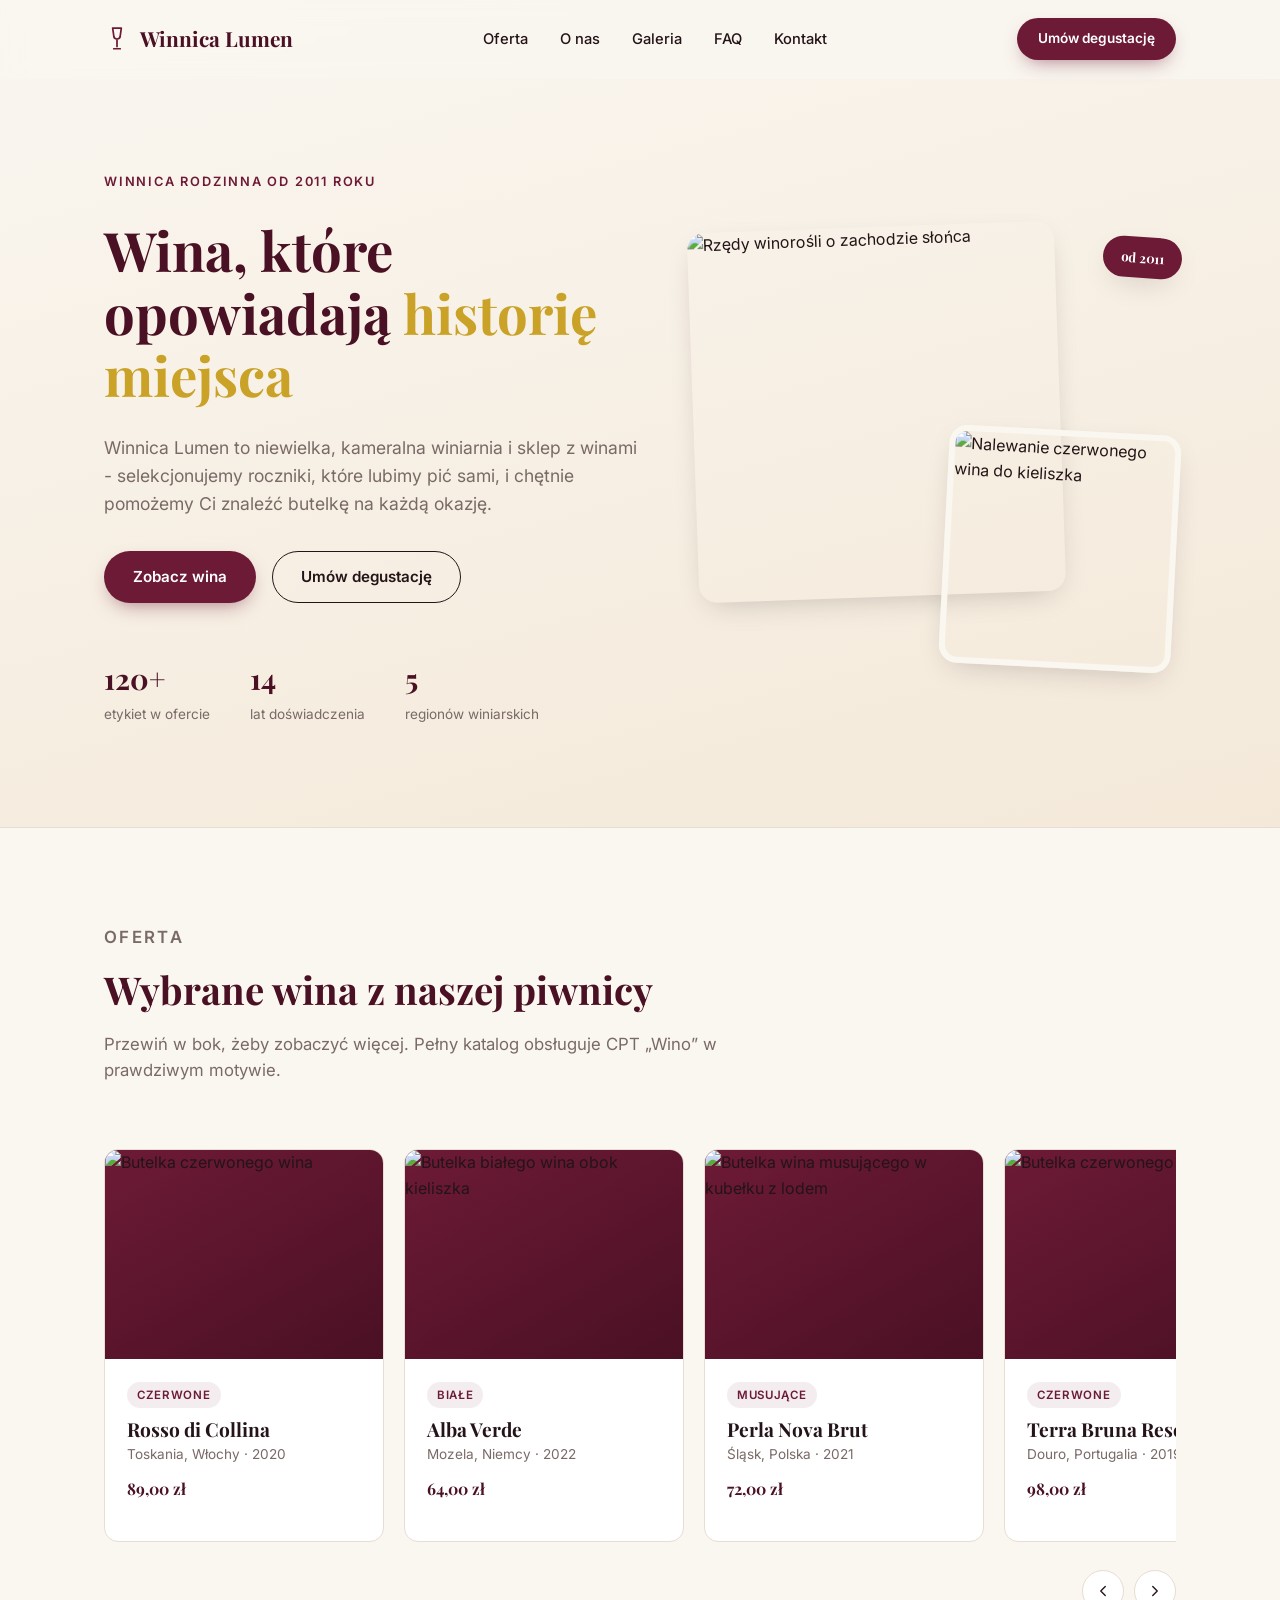
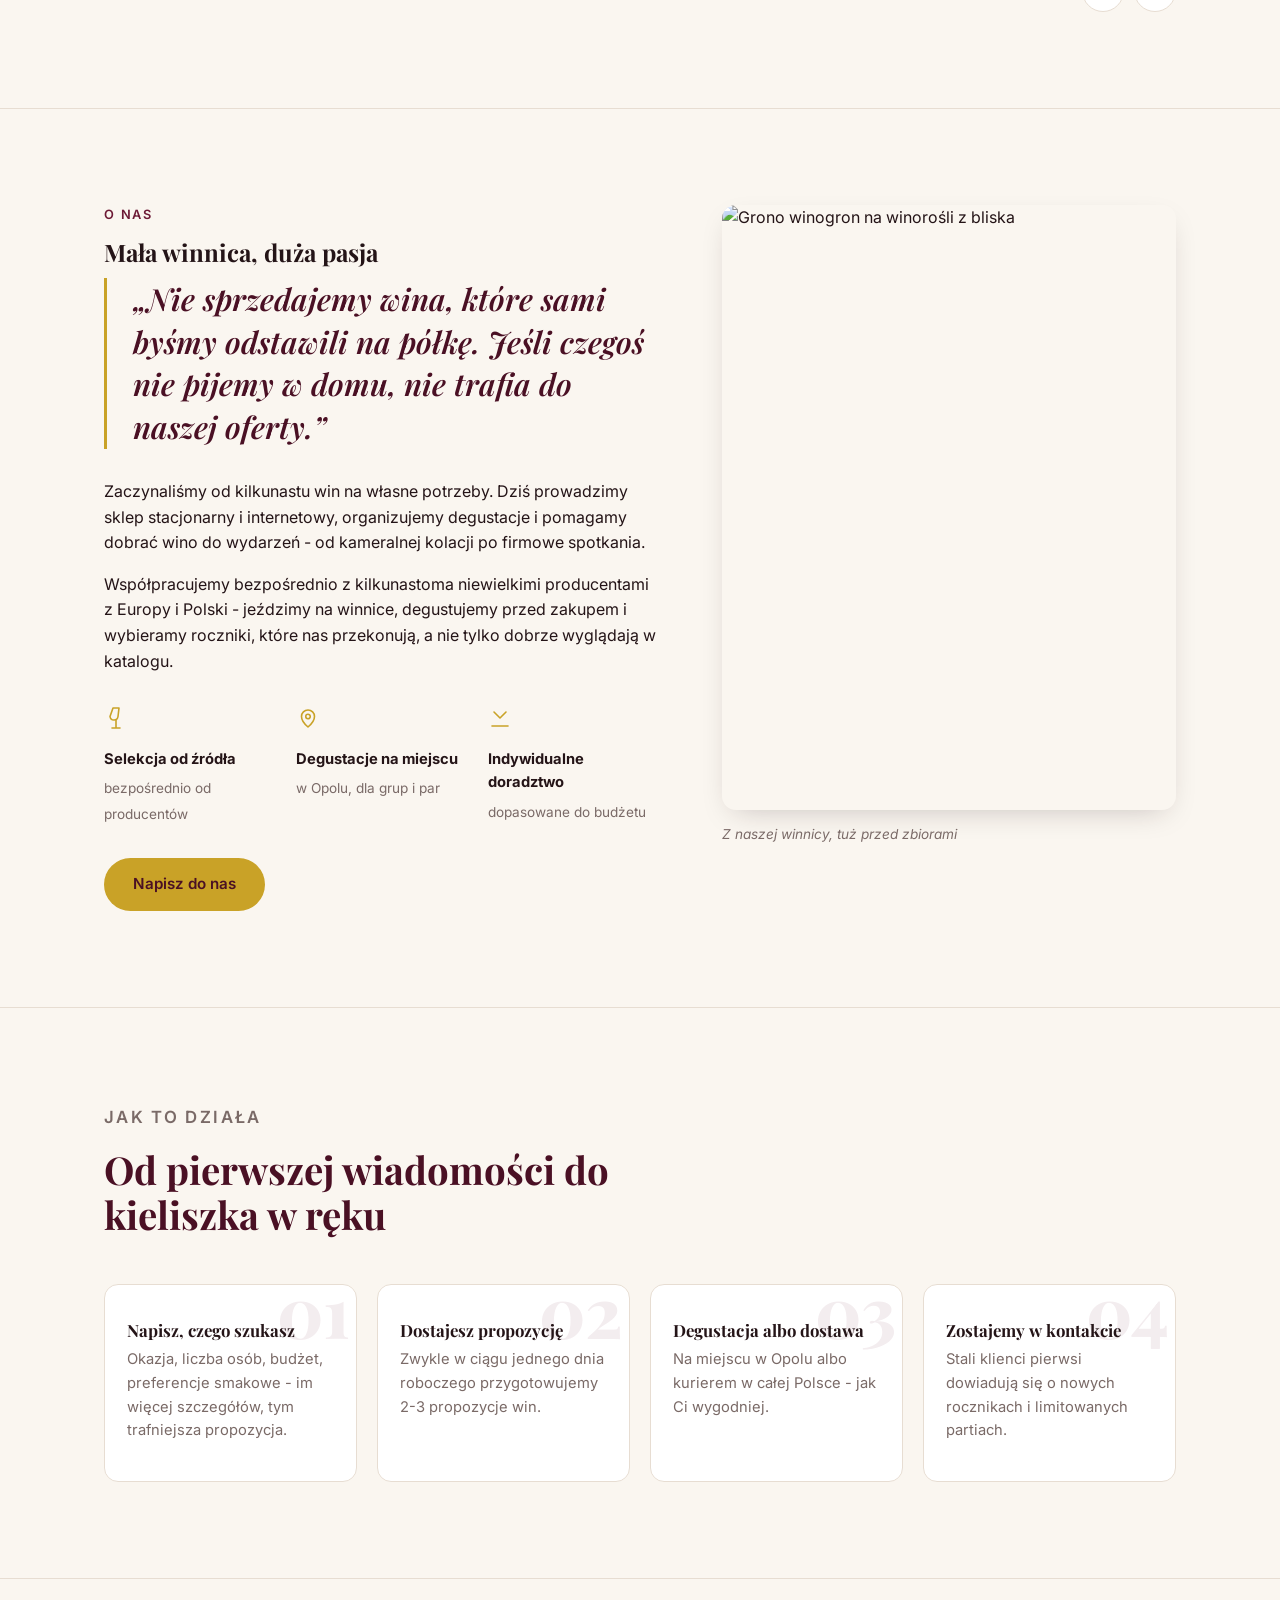
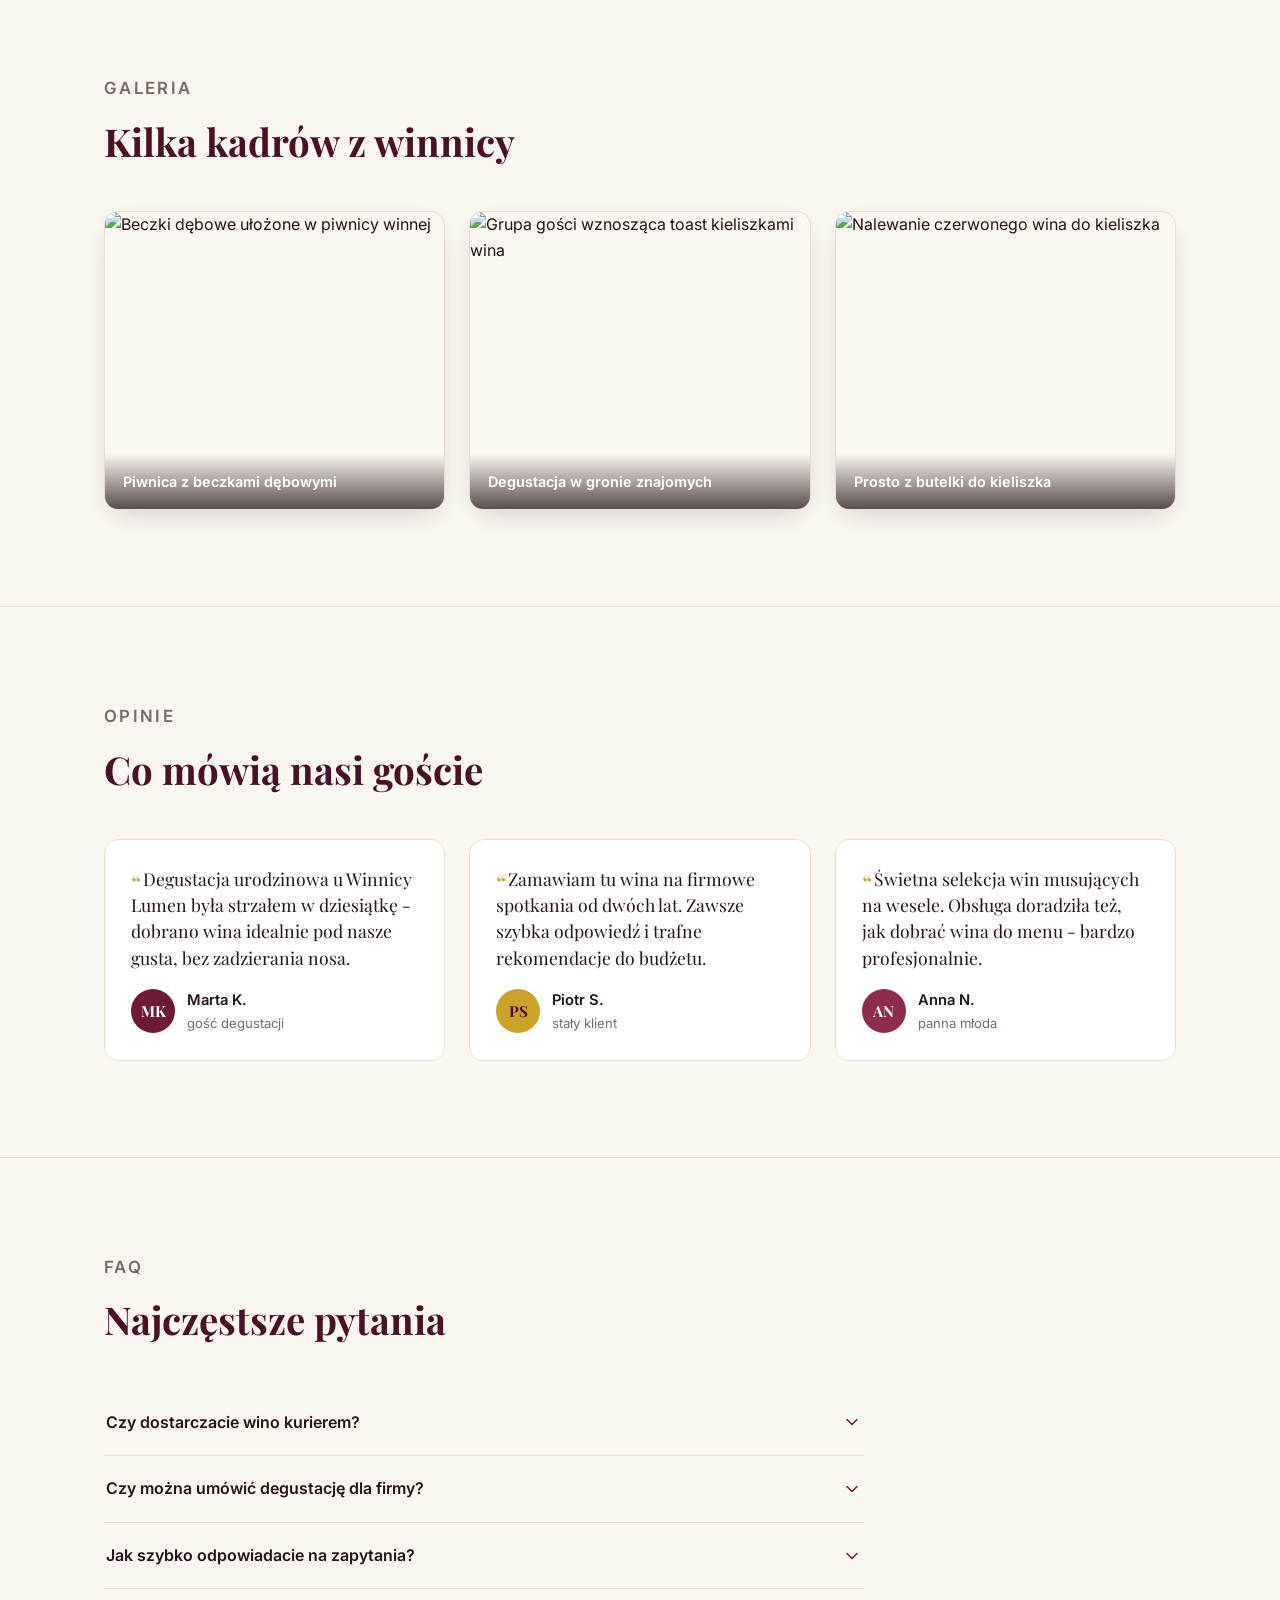
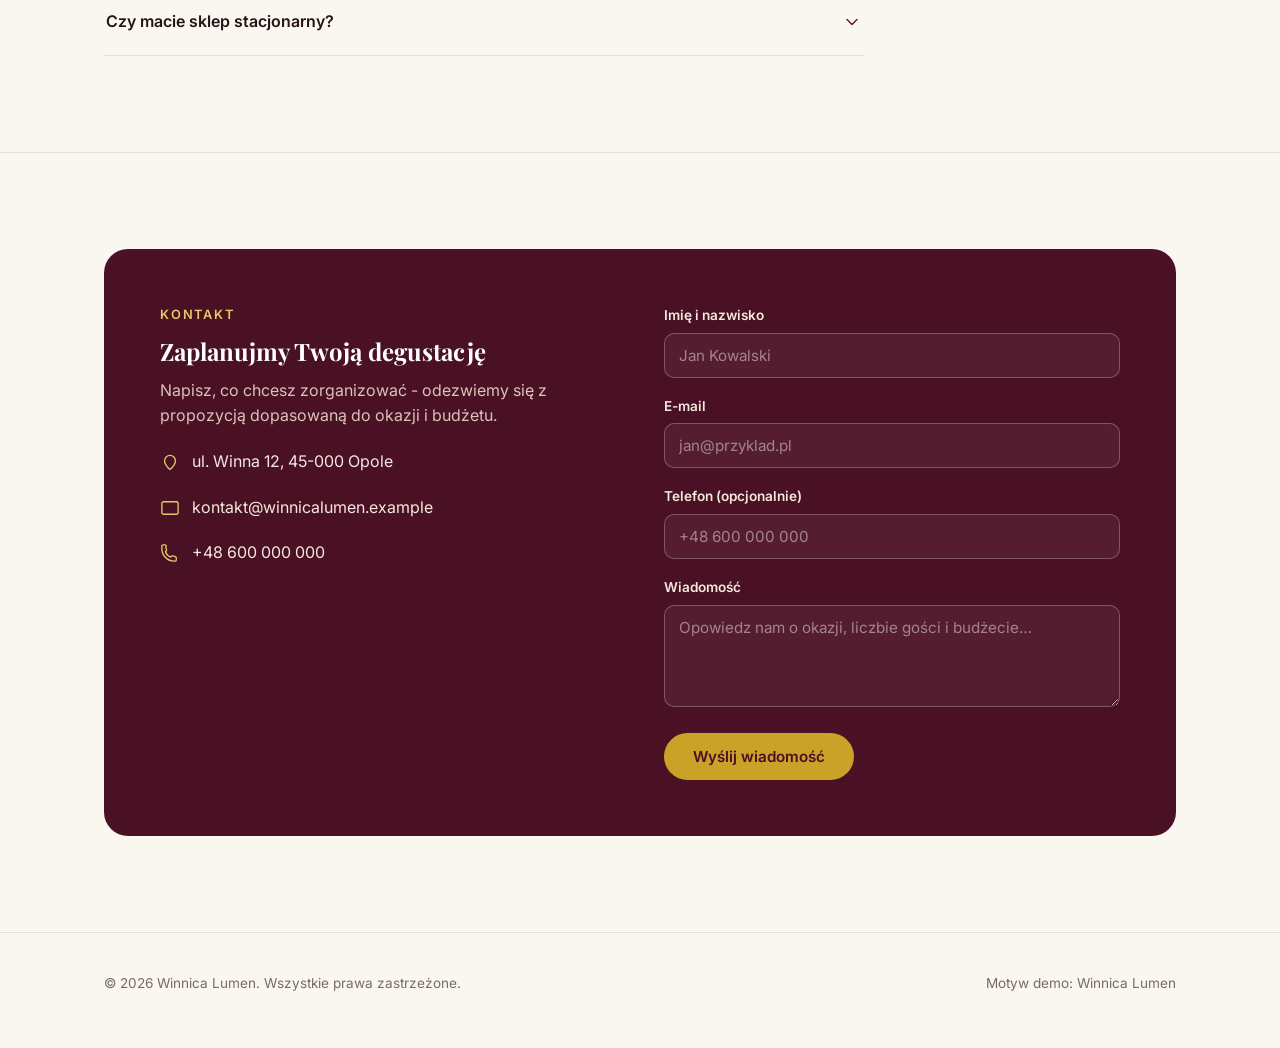
==== commit d7c6bcc3: "Poprawki tekstu" ====
--- a/index.html
+++ b/index.html
@@ -3,8 +3,8 @@
 <head>
 <meta charset="utf-8" />
 <meta name="viewport" content="width=device-width, initial-scale=1" />
-<title>Winnica Lumen — podgląd statyczny</title>
-<meta name="description" content="Statyczny podgląd motywu WordPress Winnica Lumen — bez instalacji WordPressa." />
+<title>Winnica Lumen - podgląd statyczny</title>
+<meta name="description" content="Statyczny podgląd motywu WordPress Winnica Lumen - bez instalacji WordPressa." />
 <link rel="stylesheet" href="theme/assets/css/main.css" />
 </head>
 <body>
@@ -50,7 +50,7 @@
         <p class="hero-eyebrow hero-enter hero-enter-1">Winnica rodzinna od 2011 roku</p>
         <h1 class="hero-enter hero-enter-2">Wina, które opowiadają <em>historię miejsca</em></h1>
         <p class="lead hero-enter hero-enter-3">
-          Winnica Lumen to niewielka, kameralna winiarnia i sklep z winami — selekcjonujemy roczniki,
+          Winnica Lumen to niewielka, kameralna winiarnia i sklep z winami - selekcjonujemy roczniki,
           które lubimy pić sami, i chętnie pomożemy Ci znaleźć butelkę na każdą okazję.
         </p>
 
@@ -174,11 +174,11 @@
 
         <p>
           Zaczynaliśmy od kilkunastu win na własne potrzeby. Dziś prowadzimy sklep stacjonarny
-          i internetowy, organizujemy degustacje i pomagamy dobrać wino do wydarzeń — od kameralnej
+          i internetowy, organizujemy degustacje i pomagamy dobrać wino do wydarzeń - od kameralnej
           kolacji po firmowe spotkania.
         </p>
         <p>
-          Współpracujemy bezpośrednio z kilkunastoma niewielkimi producentami z Europy i Polski —
+          Współpracujemy bezpośrednio z kilkunastoma niewielkimi producentami z Europy i Polski -
           jeździmy na winnice, degustujemy przed zakupem i wybieramy roczniki, które nas przekonują,
           a nie tylko dobrze wyglądają w katalogu.
         </p>
@@ -224,17 +224,17 @@
         <div class="process-card reveal">
           <span class="process-ghost-num">01</span>
           <h3>Napisz, czego szukasz</h3>
-          <p>Okazja, liczba osób, budżet, preferencje smakowe — im więcej szczegółów, tym trafniejsza propozycja.</p>
+          <p>Okazja, liczba osób, budżet, preferencje smakowe - im więcej szczegółów, tym trafniejsza propozycja.</p>
         </div>
         <div class="process-card reveal">
           <span class="process-ghost-num">02</span>
           <h3>Dostajesz propozycję</h3>
-          <p>Zwykle w ciągu jednego dnia roboczego przygotowujemy 2–3 propozycje win.</p>
+          <p>Zwykle w ciągu jednego dnia roboczego przygotowujemy 2-3 propozycje win.</p>
         </div>
         <div class="process-card reveal">
           <span class="process-ghost-num">03</span>
           <h3>Degustacja albo dostawa</h3>
-          <p>Na miejscu w Opolu albo kurierem w całej Polsce — jak Ci wygodniej.</p>
+          <p>Na miejscu w Opolu albo kurierem w całej Polsce - jak Ci wygodniej.</p>
         </div>
         <div class="process-card reveal">
           <span class="process-ghost-num">04</span>
@@ -278,7 +278,7 @@
 
       <div class="testimonial-grid reveal-group">
         <div class="testimonial-card reveal">
-          <p class="testimonial-quote">Degustacja urodzinowa u Winnicy Lumen była strzałem w dziesiątkę — dobrano wina idealnie pod nasze gusta, bez zadzierania nosa.</p>
+          <p class="testimonial-quote">Degustacja urodzinowa u Winnicy Lumen była strzałem w dziesiątkę - dobrano wina idealnie pod nasze gusta, bez zadzierania nosa.</p>
           <div class="testimonial-author">
             <span class="avatar-initials" style="background: var(--color-wine);">MK</span>
             <div><div class="testimonial-author-name">Marta K.</div><div class="testimonial-author-role">gość degustacji</div></div>
@@ -292,7 +292,7 @@
           </div>
         </div>
         <div class="testimonial-card reveal">
-          <p class="testimonial-quote">Świetna selekcja win musujących na wesele. Obsługa doradziła też, jak dobrać wina do menu — bardzo profesjonalnie.</p>
+          <p class="testimonial-quote">Świetna selekcja win musujących na wesele. Obsługa doradziła też, jak dobrać wina do menu - bardzo profesjonalnie.</p>
           <div class="testimonial-author">
             <span class="avatar-initials" style="background: var(--color-wine-light);">AN</span>
             <div><div class="testimonial-author-name">Anna N.</div><div class="testimonial-author-role">panna młoda</div></div>
@@ -320,7 +320,7 @@
           <summary>Czy można umówić degustację dla firmy?
             <svg class="faq-chevron" viewBox="0 0 24 24" fill="none" stroke="currentColor" stroke-width="1.8" aria-hidden="true"><path stroke-linecap="round" stroke-linejoin="round" d="m6 9 6 6 6-6" /></svg>
           </summary>
-          <div class="faq-answer"><p>Jak najbardziej — degustacje firmowe organizujemy zarówno u nas, jak i wyjazdowo, dla grup do około 20 osób.</p></div>
+          <div class="faq-answer"><p>Jak najbardziej - degustacje firmowe organizujemy zarówno u nas, jak i wyjazdowo, dla grup do około 20 osób.</p></div>
         </details>
         <details class="faq-item reveal">
           <summary>Jak szybko odpowiadacie na zapytania?
@@ -332,7 +332,7 @@
           <summary>Czy macie sklep stacjonarny?
             <svg class="faq-chevron" viewBox="0 0 24 24" fill="none" stroke="currentColor" stroke-width="1.8" aria-hidden="true"><path stroke-linecap="round" stroke-linejoin="round" d="m6 9 6 6 6-6" /></svg>
           </summary>
-          <div class="faq-answer"><p>Tak, zapraszamy do Opola pod adres podany w sekcji kontakt — najlepiej po wcześniejszym umówieniu wizyty.</p></div>
+          <div class="faq-answer"><p>Tak, zapraszamy do Opola pod adres podany w sekcji kontakt - najlepiej po wcześniejszym umówieniu wizyty.</p></div>
         </details>
       </div>
     </div>
@@ -344,7 +344,7 @@
         <div>
           <p class="eyebrow" style="color: var(--color-gold-light);">Kontakt</p>
           <h2>Zaplanujmy Twoją degustację</h2>
-          <p>Napisz, co chcesz zorganizować — odezwiemy się z propozycją dopasowaną do okazji i budżetu.</p>
+          <p>Napisz, co chcesz zorganizować - odezwiemy się z propozycją dopasowaną do okazji i budżetu.</p>
 
           <div class="contact-info-item">
             <svg viewBox="0 0 24 24" fill="none" stroke="currentColor" stroke-width="1.6" aria-hidden="true"><path stroke-linecap="round" stroke-linejoin="round" d="M12 21s-6.5-5.44-6.5-10.5a6.5 6.5 0 1 1 13 0C18.5 15.56 12 21 12 21Z" /></svg>
@@ -362,7 +362,7 @@
 
         <div>
           <p class="form-notice is-success" data-demo-success hidden>
-            Dziękujemy! (To jest statyczny podgląd — w prawdziwym motywie WordPress wiadomość
+            Dziękujemy! (To jest statyczny podgląd - w prawdziwym motywie WordPress wiadomość
             zostałaby wysłana przez wp_mail(), patrz theme/inc/contact-form.php.)
           </p>
 
--- a/theme/assets/css/main.css
+++ b/theme/assets/css/main.css
@@ -1,5 +1,5 @@
 /* =========================================================
-   Winnica Lumen — main stylesheet
+   Winnica Lumen - main stylesheet
    Plain CSS3, no preprocessor/build step required.
    ========================================================= */
 
